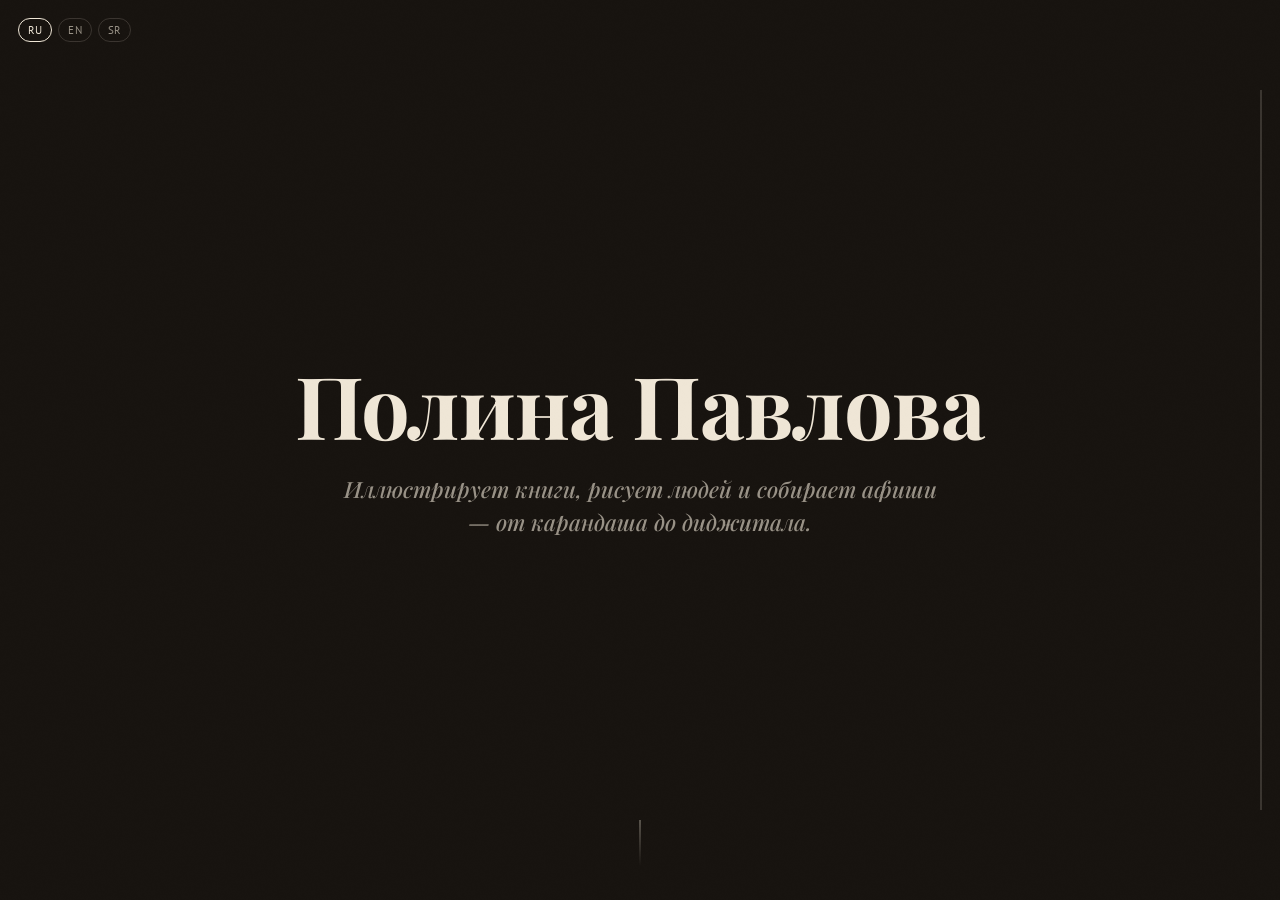
==== portfolio/index.html @ 7521dd4e "initial" ====
<!DOCTYPE html>
<html lang="ru">
<head>
<meta charset="UTF-8">
<meta name="viewport" content="width=device-width, initial-scale=1.0">
<title>Полина Павлова — иллюстрация и графический дизайн</title>
<meta name="description" content="Полина Павлова — иллюстрация, книжные обложки, графический дизайн. Диджитал, акварель, карандаш.">

<link rel="preconnect" href="https://fonts.googleapis.com">
<link rel="preconnect" href="https://fonts.gstatic.com" crossorigin>
<link href="https://fonts.googleapis.com/css2?family=Playfair+Display:ital,wght@0,500;0,700;1,500;1,600&family=PT+Sans:wght@400;700&display=swap" rel="stylesheet">

<link rel="stylesheet" href="styles.css">
</head>
<body>

<div class="grain" aria-hidden="true"></div>
<div class="progress" aria-hidden="true"><span id="progressFill"></span></div>

<div class="lang-switch">
  <button class="lang-btn" data-lang="ru">RU</button>
  <button class="lang-btn" data-lang="en">EN</button>
  <button class="lang-btn" data-lang="sr">SR</button>
</div>

<div class="reel" id="reel">

  <!-- HERO -->
  <section class="beat beat-plain">
    <div class="hero-inner">
      <h1 class="hero-name reveal-load" data-i18n="heroName">Полина Павлова</h1>
      <p class="hero-line reveal-load" data-i18n="heroLine">Иллюстрирует книги, рисует людей и собирает афиши — от карандаша до диджитала.</p>
    </div>
    <div class="scroll-cue" aria-hidden="true"><span></span></div>
  </section>

  <!-- ============ DIGITAL ============ -->
  <section class="beat beat-plain">
    <div class="section-title">
      <h2><em data-i18n="digitalTitle">Диджитал</em></h2>
      <p data-i18n="digitalDesc">Афиши и обложки, собранные под конкретное событие.</p>
    </div>
  </section>

  <section class="beat beat-solo">
    <div class="glow-spot" aria-hidden="true"></div>
    <figure class="frame">
      <img src="images/digital-01-gnezdo-cover.jpg" width="895" height="1400" alt="Обложка комикса «Гнездо»" data-i18n-alt="gnezdo" loading="lazy">
    </figure>
  </section>

  <section class="beat beat-duo">
    <div class="beat-row">
      <div class="glow-spot" aria-hidden="true"></div>
      <figure class="frame">
        <img src="images/digital-02-kapustnik-bw.jpg" width="905" height="1280" alt="Афиша поэтического капустника, чёрно-белая версия" data-i18n-alt="kapustnikBw" loading="lazy">
      </figure>
    </div>
    <div class="beat-row">
      <div class="glow-spot" aria-hidden="true"></div>
      <figure class="frame">
        <img src="images/digital-03-poster-green.jpg" width="904" height="1280" alt="Афиша поэтического капустника, зелёная версия" data-i18n-alt="kapustnikGreen" loading="lazy">
      </figure>
    </div>
  </section>

  <!-- ============ WATERCOLOR ============ -->
  <section class="beat beat-plain">
    <div class="section-title">
      <h2><em data-i18n="watercolorTitle">Акварель</em></h2>
      <p data-i18n="watercolorDesc">Книжные обложки и этюды, в которых цвет несёт сюжет.</p>
    </div>
  </section>

  <section class="beat beat-duo">
    <div class="beat-row">
      <div class="glow-spot" aria-hidden="true"></div>
      <figure class="frame">
        <img src="images/watercolor-01-tomatoes.jpg" width="891" height="1280" alt="Акварельный этюд, помидоры" data-i18n-alt="tomatoes" loading="lazy">
      </figure>
    </div>
    <div class="beat-row">
      <div class="glow-spot" aria-hidden="true"></div>
      <figure class="frame">
        <img src="images/watercolor-02-fish.jpg" width="862" height="1240" alt="Акварельный этюд, рыбы" data-i18n-alt="fish" loading="lazy">
      </figure>
    </div>
  </section>

  <section class="beat beat-solo">
    <div class="glow-spot" aria-hidden="true"></div>
    <figure class="frame">
      <img src="images/watercolor-03-still-life.jpg" width="901" height="1280" alt="Акварельный натюрморт" data-i18n-alt="watercolorStillLife" loading="lazy">
    </figure>
  </section>

  <section class="beat beat-solo">
    <div class="glow-spot" aria-hidden="true"></div>
    <figure class="frame">
      <img src="images/watercolor-04-exit-poster.jpg" width="639" height="905" alt="Афиша фестиваля Exit" data-i18n-alt="exitPoster" loading="lazy">
    </figure>
  </section>

  <section class="beat beat-trio">
    <div class="beat-row">
      <div class="glow-spot" aria-hidden="true"></div>
      <figure class="frame">
        <img src="images/watercolor-05-heart-cover.jpg" width="875" height="616" alt="Обложка книги «Собачье сердце»" data-i18n-alt="heartCover" loading="lazy">
      </figure>
    </div>
    <div class="beat-row">
      <div class="glow-spot" aria-hidden="true"></div>
      <figure class="frame">
        <img src="images/watercolor-06-metamorphosis-cover.jpg" width="870" height="597" alt="Обложка книги «Превращение»" data-i18n-alt="metamorphosisCover" loading="lazy">
      </figure>
    </div>
    <div class="beat-row">
      <div class="glow-spot" aria-hidden="true"></div>
      <figure class="frame">
        <img src="images/watercolor-07-matilda-cover.jpg" width="917" height="640" alt="Обложка книги «Матильда»" data-i18n-alt="matildaCover" loading="lazy">
      </figure>
    </div>
  </section>

  <!-- ============ PENCIL ============ -->
  <section class="beat beat-plain">
    <div class="section-title">
      <h2><em data-i18n="pencilTitle">Карандаш</em></h2>
      <p data-i18n="pencilDesc">Академический рисунок: фигура, портрет, натюрморт с вниманием к форме.</p>
    </div>
  </section>

  <section class="beat beat-solo">
    <div class="glow-spot" aria-hidden="true"></div>
    <figure class="frame">
      <img src="images/pencil-01-still-life.jpg" width="837" height="1176" alt="Карандашный натюрморт" data-i18n-alt="pencilStillLife" loading="lazy">
    </figure>
  </section>

  <section class="beat beat-duo">
    <div class="beat-row">
      <div class="glow-spot" aria-hidden="true"></div>
      <figure class="frame">
        <img src="images/pencil-02-torso-back.jpg" width="839" height="1124" alt="Разрисовка мышц, вид сзади" data-i18n-alt="torsoBack" loading="lazy">
      </figure>
    </div>
    <div class="beat-row">
      <div class="glow-spot" aria-hidden="true"></div>
      <figure class="frame">
        <img src="images/pencil-03-torso-front.jpg" width="863" height="1209" alt="Разрисовка мышц, вид спереди" data-i18n-alt="torsoFront" loading="lazy">
      </figure>
    </div>
  </section>

  <section class="beat beat-duo">
    <div class="beat-row">
      <div class="glow-spot" aria-hidden="true"></div>
      <figure class="frame">
        <img src="images/pencil-04-figure-standing.jpg" width="854" height="1248" alt="Мужская фигура, стоя" data-i18n-alt="figureStanding" loading="lazy">
      </figure>
    </div>
    <div class="beat-row">
      <div class="glow-spot" aria-hidden="true"></div>
      <figure class="frame">
        <img src="images/pencil-05-figure-seated.jpg" width="622" height="932" alt="Мужчина сидит на стуле" data-i18n-alt="figureSeated" loading="lazy">
      </figure>
    </div>
  </section>

  <section class="beat beat-duo">
    <div class="beat-row">
      <div class="glow-spot" aria-hidden="true"></div>
      <figure class="frame">
        <img src="images/pencil-06-houdon.jpg" width="763" height="1076" alt="Гипсовая голова, слепок Гудона" data-i18n-alt="houdon" loading="lazy">
      </figure>
    </div>
    <div class="beat-row">
      <div class="glow-spot" aria-hidden="true"></div>
      <figure class="frame">
        <img src="images/pencil-07-apollo.jpg" width="732" height="1031" alt="Гипсовая голова Аполлона" data-i18n-alt="apollo" loading="lazy">
      </figure>
    </div>
  </section>

  <!-- OUTRO -->
  <section class="beat beat-plain">
    <p class="outro-name" data-i18n="outroName">Полина Павлова</p>
    <p class="outro-line" data-i18n="outroLine">Открыта к заказам на иллюстрацию, обложки и афиши.</p>
    <a class="outro-mail" href="mailto:polina.pavlova.contact@gmail.com">polina.pavlova.contact@gmail.com</a>
  </section>

</div>

<div class="lightbox" id="lightbox" aria-hidden="true">
  <button class="lightbox-close" id="lightboxClose" aria-label="Закрыть">×</button>
  <img id="lightboxImg" src="" alt="">
</div>

<script src="content.js"></script>
<script src="script.js"></script>
</body>
</html>
---- portfolio/styles.css ----
:root{
  --bg: #17130f;
  --ink: #efe6d6;
  --muted: rgba(239,230,214,0.6);
  --line: rgba(239,230,214,0.16);

  --font-display: 'Playfair Display', Georgia, serif;
  --font-ui: 'PT Sans', -apple-system, sans-serif;
}

*{ box-sizing: border-box; }

html, body{
  margin:0;
  height:100%;
  background: var(--bg);
  color: var(--ink);
  font-family: var(--font-ui);
  -webkit-font-smoothing: antialiased;
  overflow: hidden;
}

img{ max-width:100%; display:block; }

/* ============================================
   GRAIN — thin texture over the whole page
   ============================================ */
.grain{
  position: fixed;
  inset: 0;
  background-image: url('images/grain.png');
  background-size: 160px 160px;
  opacity: 0.05;
  mix-blend-mode: overlay;
  pointer-events: none;
  z-index: 20;
}

/* ============================================
   PROGRESS RAIL
   ============================================ */
.progress{
  position: fixed;
  top: 10%;
  right: 18px;
  width: 2px;
  height: 80%;
  background: var(--line);
  z-index: 25;
}
.progress span{
  display:block;
  width:100%;
  height:0%;
  background: var(--ink);
  opacity:.7;
  transition: height .15s linear;
}
@media (max-width: 640px){
  .progress{ right: 10px; }
}

/* ============================================
   LANGUAGE SWITCH
   ============================================ */
.lang-switch{
  position: fixed;
  top: 18px;
  left: 18px;
  z-index: 25;
  display: flex;
  gap: 6px;
}
.lang-btn{
  background: none;
  border: 1px solid var(--line);
  color: var(--muted);
  font-family: var(--font-ui);
  font-size: .7rem;
  letter-spacing: .02em;
  padding: 4px 9px;
  border-radius: 20px;
  cursor: pointer;
  transition: color .2s ease, border-color .2s ease;
}
.lang-btn.is-active{
  color: var(--ink);
  border-color: var(--ink);
}

/* ============================================
   REEL — the vertical scroll-snap track.
   Every direct child is exactly one screen.
   ============================================ */
.reel{
  height: 100svh;
  overflow-y: scroll;
  scroll-snap-type: y mandatory;
  scrollbar-width: none;
}
.reel::-webkit-scrollbar{ display:none; }

.beat{
  position: relative;
  height: 100svh;
  scroll-snap-align: start;
  scroll-snap-stop: always;
  overflow: hidden;
  display: flex;
  align-items: center;
  justify-content: center;
}

/* ---- plain beats: hero / section titles / outro, no artwork ---- */
.beat-plain{
  flex-direction: column;
  text-align: center;
  padding: 24px;
}

.hero-inner{ max-width: 720px; }
.hero-name{
  font-family: var(--font-display);
  font-weight: 700;
  font-size: clamp(2.6rem, 9vw, 5.4rem);
  line-height: 1.05;
  margin: 0 0 22px;
  letter-spacing: -0.01em;
}
.hero-line{
  font-family: var(--font-display);
  font-style: italic;
  font-weight: 500;
  font-size: clamp(1.05rem, 2.4vw, 1.4rem);
  color: var(--muted);
  max-width: 46ch;
  margin: 0 auto;
  line-height: 1.5;
}
.reveal-load{
  opacity: 0;
  transform: translateY(18px);
  animation: rise 1s cubic-bezier(.2,.7,.3,1) forwards;
}
.hero-line.reveal-load{ animation-delay: .35s; }
@keyframes rise{ to{ opacity:1; transform: translateY(0); } }

.scroll-cue{ position:absolute; bottom:34px; left:50%; transform:translateX(-50%); }
.scroll-cue span{
  display:block; width:1px; height:46px;
  background: linear-gradient(var(--muted), transparent);
  animation: cue 2.2s ease-in-out infinite;
}
@keyframes cue{
  0%{ transform: scaleY(0); transform-origin: top; opacity:0; }
  40%{ transform: scaleY(1); transform-origin: top; opacity:1; }
  100%{ transform: scaleY(1); transform-origin: bottom; opacity:0; }
}

.section-title h2{
  font-family: var(--font-display);
  font-style: italic;
  font-weight: 600;
  font-size: clamp(2.2rem, 7vw, 4rem);
  margin: 0 0 16px;
}
.section-title p{
  color: var(--muted);
  font-size: clamp(.95rem, 2vw, 1.1rem);
  max-width: 40ch;
  margin: 0 auto;
  line-height: 1.55;
}

.outro-name{
  font-family: var(--font-display);
  font-weight: 700;
  font-size: clamp(1.4rem, 3vw, 1.8rem);
  margin: 0 0 10px;
}
.outro-line{ color: var(--muted); margin: 0 0 14px; }
.outro-mail{
  color: var(--ink);
  text-decoration: none;
  font-family: var(--font-display);
  font-style: italic;
  font-size: clamp(1.1rem, 2.6vw, 1.5rem);
  border-bottom: 1px solid var(--line);
  padding-bottom: 4px;
}
.outro-mail:hover{ border-color: var(--ink); }

/* ============================================
   ARTWORK BEATS — the picture is its own set.
   Each cell (solo section / beat-row) gets a flat
   background colour sampled from its own image (set
   inline by script.js), plus a soft blurred glow-spot
   in that same colour behind the frame.
   .frame img is never cropped — full image, real
   proportions, only ever scaled down uniformly.
   ============================================ */
.beat-solo,
.beat-row{
  transition: background-color .6s ease;
}

.glow-spot{
  position: absolute;
  left: 50%;
  top: 50%;
  width: 60vmin;
  height: 60vmin;
  transform: translate(-50%, -50%);
  border-radius: 50%;
  filter: blur(70px);
  opacity: .55;
  background: var(--bg);
  pointer-events: none;
  z-index: 0;
}

.frame{
  position: relative;
  z-index: 2;
  margin: 0;
  max-width: 84vw;
  max-height: 78svh;
  opacity: 0;
  transform: scale(.96);
  transition: opacity .7s ease, transform .7s ease;
}
.beat.is-active .frame{ opacity:1; transform: scale(1); }

.frame img{
  max-width: 84vw;
  max-height: 78svh;
  width: auto;
  height: auto;
  border-radius: 16px;
  box-shadow: 0 30px 70px rgba(0,0,0,.5);
  cursor: zoom-in;
}

/* ---- stacked beats: 2 or 3 works, one on top of another,
   full width, sharing one screen. Each row's own background
   is a gradient (set by script.js) that already blends into
   its neighbours at the exact matching colour — no separate
   seam element, so there is no hard edge to see. ---- */
.beat-duo,
.beat-trio{
  flex-direction: column;
  padding: 0;
}
.beat-duo > .beat-row,
.beat-trio > .beat-row{
  position: relative;
  flex: 1;
  width: 100%;
  display: flex;
  align-items: center;
  justify-content: center;
  overflow: hidden;
}

.beat-duo .frame,
.beat-duo .frame img{
  max-width: 88vw;
  max-height: 44svh;
}
.beat-trio .frame,
.beat-trio .frame img{
  max-width: 74vw;
  max-height: 29svh;
}

@media (prefers-reduced-motion: reduce){
  .frame{ transition: opacity .3s ease; transform:none !important; }
  .reveal-load{ animation: none; opacity:1; transform:none; }
  .scroll-cue span{ animation:none; opacity:.5; }
}

/* ============================================
   LIGHTBOX
   ============================================ */
.lightbox{
  position: fixed; inset: 0; z-index: 50;
  background: rgba(8,7,6,0.96);
  display: flex; align-items: center; justify-content: center;
  padding: 5vh 5vw;
  opacity: 0; visibility: hidden;
  transition: opacity .3s ease;
}
.lightbox.is-open{ opacity:1; visibility: visible; }
.lightbox img{ max-width:100%; max-height:90svh; width:auto; box-shadow: 0 20px 60px rgba(0,0,0,.5); }
.lightbox-close{
  position: absolute; top: 20px; right: 24px;
  background: none; border: none; color: var(--ink);
  font-size: 2.2rem; line-height: 1; cursor: pointer;
  font-family: var(--font-ui); opacity: .8;
}
.lightbox-close:hover{ opacity: 1; }

a:focus-visible, button:focus-visible{
  outline: 1px solid var(--ink);
  outline-offset: 3px;
}
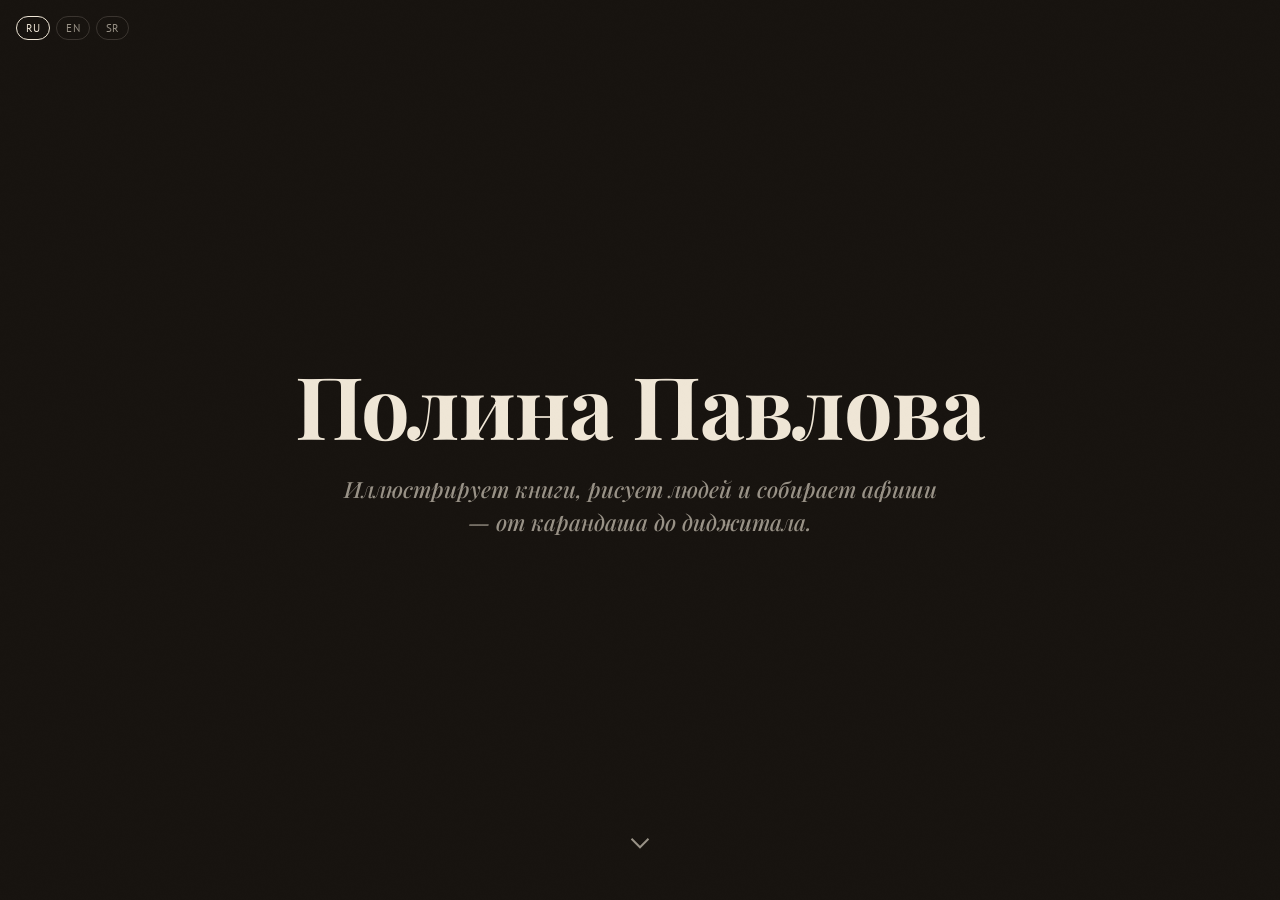
==== commit f329c348: "carousel wip" ====
--- a/portfolio/index.html
+++ b/portfolio/index.html
@@ -15,7 +15,6 @@
 <body>
 
 <div class="grain" aria-hidden="true"></div>
-<div class="progress" aria-hidden="true"><span id="progressFill"></span></div>
 
 <div class="lang-switch">
   <button class="lang-btn" data-lang="ru">RU</button>
@@ -23,170 +22,82 @@
   <button class="lang-btn" data-lang="sr">SR</button>
 </div>
 
-<div class="reel" id="reel">
+<div class="stage" id="stage">
 
-  <!-- HERO -->
-  <section class="beat beat-plain">
-    <div class="hero-inner">
-      <h1 class="hero-name reveal-load" data-i18n="heroName">Полина Павлова</h1>
-      <p class="hero-line reveal-load" data-i18n="heroLine">Иллюстрирует книги, рисует людей и собирает афиши — от карандаша до диджитала.</p>
-    </div>
-    <div class="scroll-cue" aria-hidden="true"><span></span></div>
+  <!-- STATE 1: hero -->
+  <section class="hero-view" id="heroView">
+    <h1 class="hero-name" data-i18n="heroName">Полина Павлова</h1>
+    <p class="hero-line" data-i18n="heroLine">Иллюстрирует книги, рисует людей и собирает афиши — от карандаша до диджитала.</p>
+    <button class="scroll-cue" id="scrollCue" aria-label="Листать"><span class="chevron"></span></button>
   </section>
 
-  <!-- ============ DIGITAL ============ -->
-  <section class="beat beat-plain">
-    <div class="section-title">
-      <h2><em data-i18n="digitalTitle">Диджитал</em></h2>
-      <p data-i18n="digitalDesc">Афиши и обложки, собранные под конкретное событие.</p>
+  <!-- STATE 2: carousel -->
+  <section class="carousel-view" id="carouselView">
+    <header class="compact-bar">
+      <p class="name" data-i18n="heroName">Полина Павлова</p>
+      <p class="line" data-i18n="heroLine">Иллюстрирует книги, рисует людей и собирает афиши — от карандаша до диджитала.</p>
+    </header>
+
+    <div class="carousel-stage">
+      <div class="carousel-track" id="track">
+
+        <div class="carousel-item" data-chapter-key="digitalTitle" data-alt-key="gnezdo">
+          <img src="images/digital-01-gnezdo-cover.jpg" width="895" height="1400" alt="Обложка комикса «Гнездо»" data-i18n-alt="gnezdo" loading="lazy">
+        </div>
+        <div class="carousel-item" data-chapter-key="digitalTitle" data-alt-key="kapustnikBw">
+          <img src="images/digital-02-kapustnik-bw.jpg" width="905" height="1280" alt="Афиша поэтического капустника, чёрно-белая версия" data-i18n-alt="kapustnikBw" loading="lazy">
+        </div>
+        <div class="carousel-item" data-chapter-key="digitalTitle" data-alt-key="kapustnikGreen">
+          <img src="images/digital-03-poster-green.jpg" width="904" height="1280" alt="Афиша поэтического капустника, зелёная версия" data-i18n-alt="kapustnikGreen" loading="lazy">
+        </div>
+
+        <div class="carousel-item" data-chapter-key="watercolorTitle" data-alt-key="tomatoes">
+          <img src="images/watercolor-01-tomatoes.jpg" width="891" height="1280" alt="Акварельный этюд, помидоры" data-i18n-alt="tomatoes" loading="lazy">
+        </div>
+        <div class="carousel-item" data-chapter-key="watercolorTitle" data-alt-key="fish">
+          <img src="images/watercolor-02-fish.jpg" width="862" height="1240" alt="Акварельный этюд, рыбы" data-i18n-alt="fish" loading="lazy">
+        </div>
+        <div class="carousel-item" data-chapter-key="watercolorTitle" data-alt-key="watercolorStillLife">
+          <img src="images/watercolor-03-still-life.jpg" width="901" height="1280" alt="Акварельный натюрморт" data-i18n-alt="watercolorStillLife" loading="lazy">
+        </div>
+        <div class="carousel-item" data-chapter-key="watercolorTitle" data-alt-key="exitPoster">
+          <img src="images/watercolor-04-exit-poster.jpg" width="639" height="905" alt="Афиша фестиваля Exit" data-i18n-alt="exitPoster" loading="lazy">
+        </div>
+        <div class="carousel-item" data-chapter-key="watercolorTitle" data-alt-key="heartCover">
+          <img src="images/watercolor-05-heart-cover.jpg" width="875" height="616" alt="Обложка книги «Собачье сердце»" data-i18n-alt="heartCover" loading="lazy">
+        </div>
+        <div class="carousel-item" data-chapter-key="watercolorTitle" data-alt-key="metamorphosisCover">
+          <img src="images/watercolor-06-metamorphosis-cover.jpg" width="870" height="597" alt="Обложка книги «Превращение»" data-i18n-alt="metamorphosisCover" loading="lazy">
+        </div>
+        <div class="carousel-item" data-chapter-key="watercolorTitle" data-alt-key="matildaCover">
+          <img src="images/watercolor-07-matilda-cover.jpg" width="917" height="640" alt="Обложка книги «Матильда»" data-i18n-alt="matildaCover" loading="lazy">
+        </div>
+
+        <div class="carousel-item" data-chapter-key="pencilTitle" data-alt-key="pencilStillLife">
+          <img src="images/pencil-01-still-life.jpg" width="837" height="1176" alt="Карандашный натюрморт" data-i18n-alt="pencilStillLife" loading="lazy">
+        </div>
+        <div class="carousel-item" data-chapter-key="pencilTitle" data-alt-key="torsoBack">
+          <img src="images/pencil-02-torso-back.jpg" width="839" height="1124" alt="Разрисовка мышц, вид сзади" data-i18n-alt="torsoBack" loading="lazy">
+        </div>
+        <div class="carousel-item" data-chapter-key="pencilTitle" data-alt-key="torsoFront">
+          <img src="images/pencil-03-torso-front.jpg" width="863" height="1209" alt="Разрисовка мышц, вид спереди" data-i18n-alt="torsoFront" loading="lazy">
+        </div>
+        <div class="carousel-item" data-chapter-key="pencilTitle" data-alt-key="figureStanding">
+          <img src="images/pencil-04-figure-standing.jpg" width="854" height="1248" alt="Мужская фигура, стоя" data-i18n-alt="figureStanding" loading="lazy">
+        </div>
+        <div class="carousel-item" data-chapter-key="pencilTitle" data-alt-key="figureSeated">
+          <img src="images/pencil-05-figure-seated.jpg" width="622" height="932" alt="Мужчина сидит на стуле" data-i18n-alt="figureSeated" loading="lazy">
+        </div>
+        <div class="carousel-item" data-chapter-key="pencilTitle" data-alt-key="houdon">
+          <img src="images/pencil-06-houdon.jpg" width="763" height="1076" alt="Гипсовая голова, слепок Гудона" data-i18n-alt="houdon" loading="lazy">
+        </div>
+        <div class="carousel-item" data-chapter-key="pencilTitle" data-alt-key="apollo">
+          <img src="images/pencil-07-apollo.jpg" width="732" height="1031" alt="Гипсовая голова Аполлона" data-i18n-alt="apollo" loading="lazy">
+        </div>
+
+      </div>
+      <p class="caption" id="caption" aria-hidden="true"></p>
     </div>
-  </section>
-
-  <section class="beat beat-solo">
-    <div class="glow-spot" aria-hidden="true"></div>
-    <figure class="frame">
-      <img src="images/digital-01-gnezdo-cover.jpg" width="895" height="1400" alt="Обложка комикса «Гнездо»" data-i18n-alt="gnezdo" loading="lazy">
-    </figure>
-  </section>
-
-  <section class="beat beat-duo">
-    <div class="beat-row">
-      <div class="glow-spot" aria-hidden="true"></div>
-      <figure class="frame">
-        <img src="images/digital-02-kapustnik-bw.jpg" width="905" height="1280" alt="Афиша поэтического капустника, чёрно-белая версия" data-i18n-alt="kapustnikBw" loading="lazy">
-      </figure>
-    </div>
-    <div class="beat-row">
-      <div class="glow-spot" aria-hidden="true"></div>
-      <figure class="frame">
-        <img src="images/digital-03-poster-green.jpg" width="904" height="1280" alt="Афиша поэтического капустника, зелёная версия" data-i18n-alt="kapustnikGreen" loading="lazy">
-      </figure>
-    </div>
-  </section>
-
-  <!-- ============ WATERCOLOR ============ -->
-  <section class="beat beat-plain">
-    <div class="section-title">
-      <h2><em data-i18n="watercolorTitle">Акварель</em></h2>
-      <p data-i18n="watercolorDesc">Книжные обложки и этюды, в которых цвет несёт сюжет.</p>
-    </div>
-  </section>
-
-  <section class="beat beat-duo">
-    <div class="beat-row">
-      <div class="glow-spot" aria-hidden="true"></div>
-      <figure class="frame">
-        <img src="images/watercolor-01-tomatoes.jpg" width="891" height="1280" alt="Акварельный этюд, помидоры" data-i18n-alt="tomatoes" loading="lazy">
-      </figure>
-    </div>
-    <div class="beat-row">
-      <div class="glow-spot" aria-hidden="true"></div>
-      <figure class="frame">
-        <img src="images/watercolor-02-fish.jpg" width="862" height="1240" alt="Акварельный этюд, рыбы" data-i18n-alt="fish" loading="lazy">
-      </figure>
-    </div>
-  </section>
-
-  <section class="beat beat-solo">
-    <div class="glow-spot" aria-hidden="true"></div>
-    <figure class="frame">
-      <img src="images/watercolor-03-still-life.jpg" width="901" height="1280" alt="Акварельный натюрморт" data-i18n-alt="watercolorStillLife" loading="lazy">
-    </figure>
-  </section>
-
-  <section class="beat beat-solo">
-    <div class="glow-spot" aria-hidden="true"></div>
-    <figure class="frame">
-      <img src="images/watercolor-04-exit-poster.jpg" width="639" height="905" alt="Афиша фестиваля Exit" data-i18n-alt="exitPoster" loading="lazy">
-    </figure>
-  </section>
-
-  <section class="beat beat-trio">
-    <div class="beat-row">
-      <div class="glow-spot" aria-hidden="true"></div>
-      <figure class="frame">
-        <img src="images/watercolor-05-heart-cover.jpg" width="875" height="616" alt="Обложка книги «Собачье сердце»" data-i18n-alt="heartCover" loading="lazy">
-      </figure>
-    </div>
-    <div class="beat-row">
-      <div class="glow-spot" aria-hidden="true"></div>
-      <figure class="frame">
-        <img src="images/watercolor-06-metamorphosis-cover.jpg" width="870" height="597" alt="Обложка книги «Превращение»" data-i18n-alt="metamorphosisCover" loading="lazy">
-      </figure>
-    </div>
-    <div class="beat-row">
-      <div class="glow-spot" aria-hidden="true"></div>
-      <figure class="frame">
-        <img src="images/watercolor-07-matilda-cover.jpg" width="917" height="640" alt="Обложка книги «Матильда»" data-i18n-alt="matildaCover" loading="lazy">
-      </figure>
-    </div>
-  </section>
-
-  <!-- ============ PENCIL ============ -->
-  <section class="beat beat-plain">
-    <div class="section-title">
-      <h2><em data-i18n="pencilTitle">Карандаш</em></h2>
-      <p data-i18n="pencilDesc">Академический рисунок: фигура, портрет, натюрморт с вниманием к форме.</p>
-    </div>
-  </section>
-
-  <section class="beat beat-solo">
-    <div class="glow-spot" aria-hidden="true"></div>
-    <figure class="frame">
-      <img src="images/pencil-01-still-life.jpg" width="837" height="1176" alt="Карандашный натюрморт" data-i18n-alt="pencilStillLife" loading="lazy">
-    </figure>
-  </section>
-
-  <section class="beat beat-duo">
-    <div class="beat-row">
-      <div class="glow-spot" aria-hidden="true"></div>
-      <figure class="frame">
-        <img src="images/pencil-02-torso-back.jpg" width="839" height="1124" alt="Разрисовка мышц, вид сзади" data-i18n-alt="torsoBack" loading="lazy">
-      </figure>
-    </div>
-    <div class="beat-row">
-      <div class="glow-spot" aria-hidden="true"></div>
-      <figure class="frame">
-        <img src="images/pencil-03-torso-front.jpg" width="863" height="1209" alt="Разрисовка мышц, вид спереди" data-i18n-alt="torsoFront" loading="lazy">
-      </figure>
-    </div>
-  </section>
-
-  <section class="beat beat-duo">
-    <div class="beat-row">
-      <div class="glow-spot" aria-hidden="true"></div>
-      <figure class="frame">
-        <img src="images/pencil-04-figure-standing.jpg" width="854" height="1248" alt="Мужская фигура, стоя" data-i18n-alt="figureStanding" loading="lazy">
-      </figure>
-    </div>
-    <div class="beat-row">
-      <div class="glow-spot" aria-hidden="true"></div>
-      <figure class="frame">
-        <img src="images/pencil-05-figure-seated.jpg" width="622" height="932" alt="Мужчина сидит на стуле" data-i18n-alt="figureSeated" loading="lazy">
-      </figure>
-    </div>
-  </section>
-
-  <section class="beat beat-duo">
-    <div class="beat-row">
-      <div class="glow-spot" aria-hidden="true"></div>
-      <figure class="frame">
-        <img src="images/pencil-06-houdon.jpg" width="763" height="1076" alt="Гипсовая голова, слепок Гудона" data-i18n-alt="houdon" loading="lazy">
-      </figure>
-    </div>
-    <div class="beat-row">
-      <div class="glow-spot" aria-hidden="true"></div>
-      <figure class="frame">
-        <img src="images/pencil-07-apollo.jpg" width="732" height="1031" alt="Гипсовая голова Аполлона" data-i18n-alt="apollo" loading="lazy">
-      </figure>
-    </div>
-  </section>
-
-  <!-- OUTRO -->
-  <section class="beat beat-plain">
-    <p class="outro-name" data-i18n="outroName">Полина Павлова</p>
-    <p class="outro-line" data-i18n="outroLine">Открыта к заказам на иллюстрацию, обложки и афиши.</p>
-    <a class="outro-mail" href="mailto:polina.pavlova.contact@gmail.com">polina.pavlova.contact@gmail.com</a>
   </section>
 
 </div>
--- a/portfolio/styles.css
+++ b/portfolio/styles.css
@@ -11,19 +11,19 @@
 *{ box-sizing: border-box; }
 
 html, body{
-  margin:0;
-  height:100%;
+  margin: 0;
+  height: 100%;
   background: var(--bg);
   color: var(--ink);
   font-family: var(--font-ui);
   -webkit-font-smoothing: antialiased;
-  overflow: hidden;
+  overflow: hidden; /* single-screen app, not a document to scroll */
 }
 
 img{ max-width:100%; display:block; }
 
 /* ============================================
-   GRAIN — thin texture over the whole page
+   GRAIN
    ============================================ */
 .grain{
   position: fixed;
@@ -37,37 +37,13 @@
 }
 
 /* ============================================
-   PROGRESS RAIL
-   ============================================ */
-.progress{
-  position: fixed;
-  top: 10%;
-  right: 18px;
-  width: 2px;
-  height: 80%;
-  background: var(--line);
-  z-index: 25;
-}
-.progress span{
-  display:block;
-  width:100%;
-  height:0%;
-  background: var(--ink);
-  opacity:.7;
-  transition: height .15s linear;
-}
-@media (max-width: 640px){
-  .progress{ right: 10px; }
-}
-
-/* ============================================
    LANGUAGE SWITCH
    ============================================ */
 .lang-switch{
   position: fixed;
-  top: 18px;
-  left: 18px;
-  z-index: 25;
+  top: 16px;
+  left: 16px;
+  z-index: 35;
   display: flex;
   gap: 6px;
 }
@@ -83,42 +59,39 @@
   cursor: pointer;
   transition: color .2s ease, border-color .2s ease;
 }
-.lang-btn.is-active{
-  color: var(--ink);
-  border-color: var(--ink);
-}
-
-/* ============================================
-   REEL — the vertical scroll-snap track.
-   Every direct child is exactly one screen.
-   ============================================ */
-.reel{
-  height: 100svh;
-  overflow-y: scroll;
-  scroll-snap-type: y mandatory;
-  scrollbar-width: none;
-}
-.reel::-webkit-scrollbar{ display:none; }
-
-.beat{
+.lang-btn.is-active{ color: var(--ink); border-color: var(--ink); }
+
+/* ============================================
+   STAGE — two states occupying the same screen:
+   hero-view (state 1) and carousel-view (state 2).
+   A single scroll/swipe/click gesture crossfades
+   from one to the other, once.
+   ============================================ */
+.stage{
   position: relative;
   height: 100svh;
-  scroll-snap-align: start;
-  scroll-snap-stop: always;
+  width: 100vw;
   overflow: hidden;
-  display: flex;
+}
+
+/* ---- state 1: hero ---- */
+.hero-view{
+  position: absolute;
+  inset: 0;
+  display: flex;
+  flex-direction: column;
   align-items: center;
   justify-content: center;
-}
-
-/* ---- plain beats: hero / section titles / outro, no artwork ---- */
-.beat-plain{
-  flex-direction: column;
   text-align: center;
   padding: 24px;
-}
-
-.hero-inner{ max-width: 720px; }
+  transition: opacity .7s ease, transform .7s cubic-bezier(.3,.7,.2,1);
+}
+.hero-view.is-leaving{
+  opacity: 0;
+  transform: translateY(-70px) scale(.92);
+  pointer-events: none;
+}
+
 .hero-name{
   font-family: var(--font-display);
   font-weight: 700;
@@ -126,6 +99,9 @@
   line-height: 1.05;
   margin: 0 0 22px;
   letter-spacing: -0.01em;
+  opacity: 0;
+  transform: translateY(18px);
+  animation: rise 1s cubic-bezier(.2,.7,.3,1) forwards;
 }
 .hero-line{
   font-family: var(--font-display);
@@ -136,147 +112,140 @@
   max-width: 46ch;
   margin: 0 auto;
   line-height: 1.5;
-}
-.reveal-load{
   opacity: 0;
   transform: translateY(18px);
   animation: rise 1s cubic-bezier(.2,.7,.3,1) forwards;
-}
-.hero-line.reveal-load{ animation-delay: .35s; }
+  animation-delay: .35s;
+}
 @keyframes rise{ to{ opacity:1; transform: translateY(0); } }
 
-.scroll-cue{ position:absolute; bottom:34px; left:50%; transform:translateX(-50%); }
-.scroll-cue span{
-  display:block; width:1px; height:46px;
-  background: linear-gradient(var(--muted), transparent);
-  animation: cue 2.2s ease-in-out infinite;
-}
-@keyframes cue{
-  0%{ transform: scaleY(0); transform-origin: top; opacity:0; }
-  40%{ transform: scaleY(1); transform-origin: top; opacity:1; }
-  100%{ transform: scaleY(1); transform-origin: bottom; opacity:0; }
-}
-
-.section-title h2{
+.scroll-cue{
+  position: absolute;
+  bottom: 40px;
+  left: 50%;
+  transform: translateX(-50%);
+  background: none;
+  border: none;
+  cursor: pointer;
+  padding: 14px;
+  animation: bob 2s ease-in-out infinite;
+}
+.scroll-cue .chevron{
+  display: block;
+  width: 13px;
+  height: 13px;
+  border-right: 2px solid var(--muted);
+  border-bottom: 2px solid var(--muted);
+  transform: rotate(45deg);
+}
+@keyframes bob{
+  0%, 100%{ transform: translate(-50%, 0); }
+  50%{ transform: translate(-50%, 9px); }
+}
+
+/* ---- state 2: carousel ---- */
+.carousel-view{
+  position: absolute;
+  inset: 0;
+  display: flex;
+  flex-direction: column;
+  opacity: 0;
+  transform: translateY(26px);
+  pointer-events: none;
+  transition: opacity .9s ease .15s, transform .9s cubic-bezier(.2,.7,.2,1) .15s;
+}
+.carousel-view.is-active{
+  opacity: 1;
+  transform: translateY(0);
+  pointer-events: auto;
+}
+
+.compact-bar{
+  padding: 16px 60px 6px;
+  text-align: center;
+}
+.compact-bar .name{
+  font-family: var(--font-display);
+  font-weight: 700;
+  font-size: 1.05rem;
+  margin: 0;
+}
+.compact-bar .line{
   font-family: var(--font-display);
   font-style: italic;
-  font-weight: 600;
-  font-size: clamp(2.2rem, 7vw, 4rem);
-  margin: 0 0 16px;
-}
-.section-title p{
-  color: var(--muted);
-  font-size: clamp(.95rem, 2vw, 1.1rem);
-  max-width: 40ch;
-  margin: 0 auto;
-  line-height: 1.55;
-}
-
-.outro-name{
-  font-family: var(--font-display);
-  font-weight: 700;
-  font-size: clamp(1.4rem, 3vw, 1.8rem);
-  margin: 0 0 10px;
-}
-.outro-line{ color: var(--muted); margin: 0 0 14px; }
-.outro-mail{
-  color: var(--ink);
-  text-decoration: none;
-  font-family: var(--font-display);
-  font-style: italic;
-  font-size: clamp(1.1rem, 2.6vw, 1.5rem);
-  border-bottom: 1px solid var(--line);
-  padding-bottom: 4px;
-}
-.outro-mail:hover{ border-color: var(--ink); }
-
-/* ============================================
-   ARTWORK BEATS — the picture is its own set.
-   Each cell (solo section / beat-row) gets a flat
-   background colour sampled from its own image (set
-   inline by script.js), plus a soft blurred glow-spot
-   in that same colour behind the frame.
-   .frame img is never cropped — full image, real
-   proportions, only ever scaled down uniformly.
-   ============================================ */
-.beat-solo,
-.beat-row{
-  transition: background-color .6s ease;
-}
-
-.glow-spot{
-  position: absolute;
-  left: 50%;
-  top: 50%;
-  width: 60vmin;
-  height: 60vmin;
-  transform: translate(-50%, -50%);
-  border-radius: 50%;
-  filter: blur(70px);
-  opacity: .55;
-  background: var(--bg);
-  pointer-events: none;
-  z-index: 0;
-}
-
-.frame{
+  font-size: .76rem;
+  color: var(--muted);
+  margin: 2px 0 0;
+}
+
+/* ---- the carousel itself: real 3D via perspective +
+   translateZ (not a fake scale trick), so side cards
+   genuinely recede instead of just shrinking flat. ---- */
+.carousel-stage{
   position: relative;
-  z-index: 2;
-  margin: 0;
-  max-width: 84vw;
-  max-height: 78svh;
-  opacity: 0;
-  transform: scale(.96);
-  transition: opacity .7s ease, transform .7s ease;
-}
-.beat.is-active .frame{ opacity:1; transform: scale(1); }
-
-.frame img{
-  max-width: 84vw;
-  max-height: 78svh;
+  flex: 1;
+  perspective: 1400px;
+  perspective-origin: 50% 50%;
+}
+
+.carousel-track{
+  position: absolute;
+  inset: 0;
+  display: flex;
+  align-items: center;
+  overflow-x: auto;
+  overflow-y: hidden;
+  scroll-snap-type: x mandatory;
+  scrollbar-width: none;
+  padding-inline: 23vw;
+}
+.carousel-track::-webkit-scrollbar{ display: none; }
+
+.carousel-item{
+  flex: 0 0 54vw;
+  margin-right: -8vw; /* slight overlap — a fanned deck, not a flat ribbon */
+  scroll-snap-align: center;
+  scroll-snap-stop: always;
+  display: flex;
+  align-items: center;
+  justify-content: center;
+  will-change: transform, opacity, filter;
+}
+
+.carousel-item img{
+  max-width: 100%;
+  max-height: 58svh;
   width: auto;
   height: auto;
   border-radius: 16px;
-  box-shadow: 0 30px 70px rgba(0,0,0,.5);
+  box-shadow: 0 30px 70px rgba(0,0,0,.55);
   cursor: zoom-in;
-}
-
-/* ---- stacked beats: 2 or 3 works, one on top of another,
-   full width, sharing one screen. Each row's own background
-   is a gradient (set by script.js) that already blends into
-   its neighbours at the exact matching colour — no separate
-   seam element, so there is no hard edge to see. ---- */
-.beat-duo,
-.beat-trio{
-  flex-direction: column;
-  padding: 0;
-}
-.beat-duo > .beat-row,
-.beat-trio > .beat-row{
-  position: relative;
-  flex: 1;
-  width: 100%;
-  display: flex;
-  align-items: center;
-  justify-content: center;
+  display: block;
+}
+
+.caption{
+  position: absolute;
+  left: 50%;
+  bottom: 8px;
+  transform: translateX(-50%);
+  margin: 0;
+  padding: 7px 16px;
+  font-size: .82rem;
+  color: var(--muted);
+  white-space: nowrap;
+  max-width: 92vw;
   overflow: hidden;
-}
-
-.beat-duo .frame,
-.beat-duo .frame img{
-  max-width: 88vw;
-  max-height: 44svh;
-}
-.beat-trio .frame,
-.beat-trio .frame img{
-  max-width: 74vw;
-  max-height: 29svh;
-}
+  text-overflow: ellipsis;
+  opacity: 0;
+  transition: opacity .45s ease;
+  pointer-events: none;
+}
+.caption.is-visible{ opacity: 1; }
 
 @media (prefers-reduced-motion: reduce){
-  .frame{ transition: opacity .3s ease; transform:none !important; }
-  .reveal-load{ animation: none; opacity:1; transform:none; }
-  .scroll-cue span{ animation:none; opacity:.5; }
+  .hero-name, .hero-line{ animation: none; opacity:1; transform:none; }
+  .scroll-cue{ animation: none; }
+  .hero-view, .carousel-view{ transition: opacity .3s ease; }
 }
 
 /* ============================================
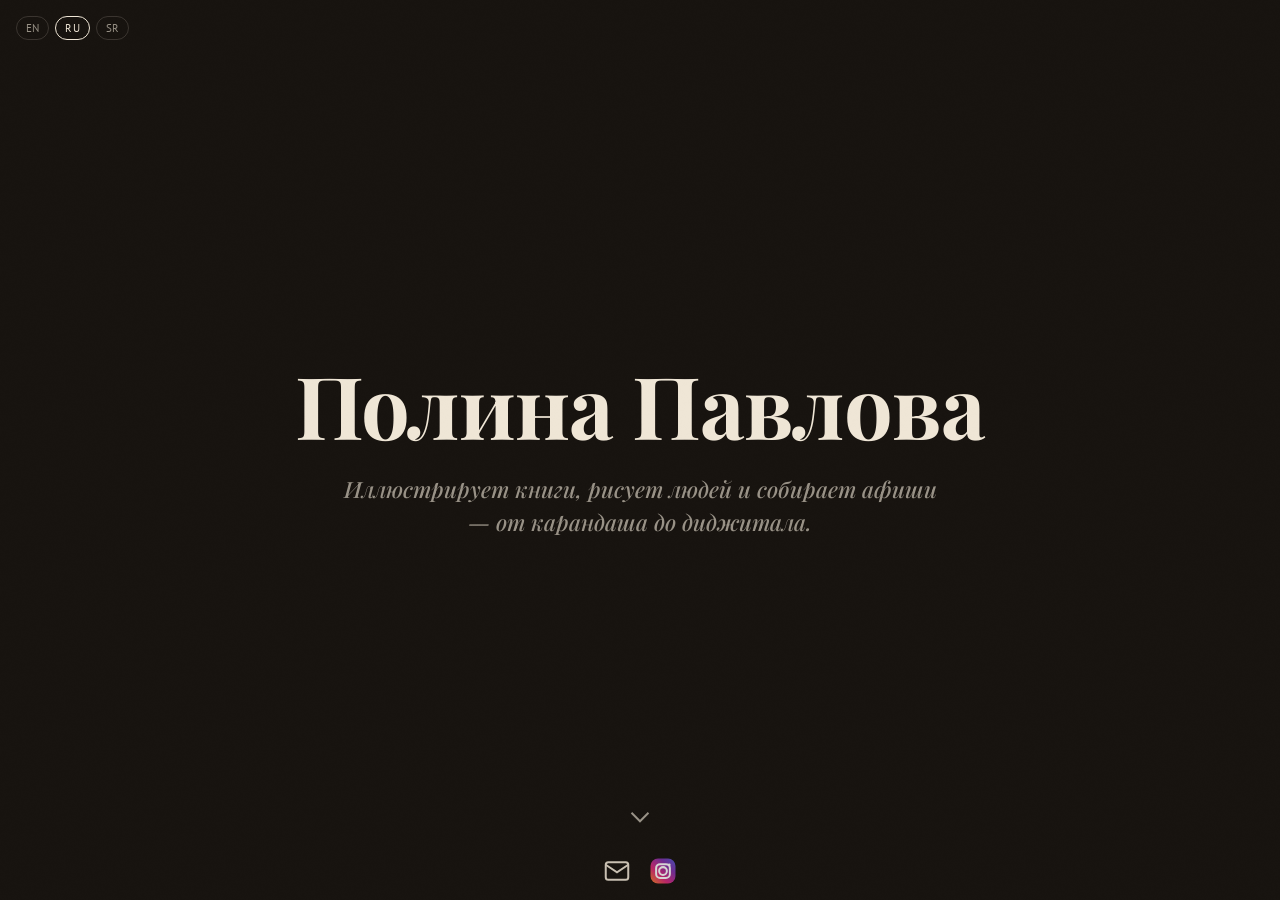
==== commit f94870fb: "wip" ====
--- a/portfolio/index.html
+++ b/portfolio/index.html
@@ -1,5 +1,5 @@
 <!DOCTYPE html>
-<html lang="ru">
+<html lang="en">
 <head>
 <meta charset="UTF-8">
 <meta name="viewport" content="width=device-width, initial-scale=1.0">
@@ -17,81 +17,106 @@
 <div class="grain" aria-hidden="true"></div>
 
 <div class="lang-switch">
+  <button class="lang-btn" data-lang="en">EN</button>
   <button class="lang-btn" data-lang="ru">RU</button>
-  <button class="lang-btn" data-lang="en">EN</button>
   <button class="lang-btn" data-lang="sr">SR</button>
+</div>
+
+<div class="social-bar">
+  <a href="mailto:polina.pavlova.contact@gmail.com" aria-label="Email" title="polina.pavlova.contact@gmail.com">
+    <svg viewBox="0 0 24 24" fill="none" stroke="currentColor" stroke-width="1.6">
+      <rect x="3" y="5" width="18" height="14" rx="2"/>
+      <path d="M3 7l9 6 9-6"/>
+    </svg>
+  </a>
+  <a href="https://instagram.com/polindrous" target="_blank" rel="noopener noreferrer" aria-label="Instagram" title="@polindrous">
+    <svg viewBox="0 0 24 24">
+      <defs>
+        <linearGradient id="igGrad" x1="0" y1="1" x2="1" y2="0">
+          <stop offset="0%" stop-color="#f58529"/>
+          <stop offset="35%" stop-color="#dd2a7b"/>
+          <stop offset="70%" stop-color="#8134af"/>
+          <stop offset="100%" stop-color="#515bd4"/>
+        </linearGradient>
+      </defs>
+      <rect x="2" y="2" width="20" height="20" rx="6" fill="url(#igGrad)"/>
+      <rect x="6.5" y="6.5" width="11" height="11" rx="3.2" fill="none" stroke="#fff" stroke-width="1.6"/>
+      <circle cx="12" cy="12" r="3.1" fill="none" stroke="#fff" stroke-width="1.6"/>
+      <circle cx="17" cy="7" r="1.1" fill="#fff"/>
+    </svg>
+  </a>
 </div>
 
 <div class="stage" id="stage">
 
   <!-- STATE 1: hero -->
   <section class="hero-view" id="heroView">
-    <h1 class="hero-name" data-i18n="heroName">Полина Павлова</h1>
-    <p class="hero-line" data-i18n="heroLine">Иллюстрирует книги, рисует людей и собирает афиши — от карандаша до диджитала.</p>
+    <h1 class="hero-name" data-i18n="heroName">Polina Pavlova</h1>
+    <p class="hero-line" data-i18n="heroLine">Illustrates books, draws people, and designs posters — from pencil to digital.</p>
     <button class="scroll-cue" id="scrollCue" aria-label="Листать"><span class="chevron"></span></button>
   </section>
 
   <!-- STATE 2: carousel -->
   <section class="carousel-view" id="carouselView">
     <header class="compact-bar">
-      <p class="name" data-i18n="heroName">Полина Павлова</p>
-      <p class="line" data-i18n="heroLine">Иллюстрирует книги, рисует людей и собирает афиши — от карандаша до диджитала.</p>
+      <p class="name" data-i18n="heroName">Polina Pavlova</p>
+      <p class="line" data-i18n="heroLine">Illustrates books, draws people, and designs posters — from pencil to digital.</p>
     </header>
 
-    <div class="carousel-stage">
+    <div class="carousel-stage" id="carouselStage">
       <div class="carousel-track" id="track">
 
-        <div class="carousel-item" data-chapter-key="digitalTitle" data-alt-key="gnezdo">
+        <div class="carousel-item" data-orientation="portrait" data-chapter-key="digitalTitle" data-alt-key="gnezdo">
           <img src="images/digital-01-gnezdo-cover.jpg" width="895" height="1400" alt="Обложка комикса «Гнездо»" data-i18n-alt="gnezdo" loading="lazy">
         </div>
-        <div class="carousel-item" data-chapter-key="digitalTitle" data-alt-key="kapustnikBw">
+        <div class="carousel-item" data-orientation="portrait" data-chapter-key="digitalTitle" data-alt-key="kapustnikBw">
           <img src="images/digital-02-kapustnik-bw.jpg" width="905" height="1280" alt="Афиша поэтического капустника, чёрно-белая версия" data-i18n-alt="kapustnikBw" loading="lazy">
         </div>
-        <div class="carousel-item" data-chapter-key="digitalTitle" data-alt-key="kapustnikGreen">
+        <div class="carousel-item" data-orientation="portrait" data-chapter-key="digitalTitle" data-alt-key="kapustnikGreen">
           <img src="images/digital-03-poster-green.jpg" width="904" height="1280" alt="Афиша поэтического капустника, зелёная версия" data-i18n-alt="kapustnikGreen" loading="lazy">
         </div>
 
-        <div class="carousel-item" data-chapter-key="watercolorTitle" data-alt-key="tomatoes">
+        <div class="carousel-item" data-orientation="portrait" data-chapter-key="watercolorTitle" data-alt-key="tomatoes">
           <img src="images/watercolor-01-tomatoes.jpg" width="891" height="1280" alt="Акварельный этюд, помидоры" data-i18n-alt="tomatoes" loading="lazy">
         </div>
-        <div class="carousel-item" data-chapter-key="watercolorTitle" data-alt-key="fish">
+        <div class="carousel-item" data-orientation="portrait" data-chapter-key="watercolorTitle" data-alt-key="fish">
           <img src="images/watercolor-02-fish.jpg" width="862" height="1240" alt="Акварельный этюд, рыбы" data-i18n-alt="fish" loading="lazy">
         </div>
-        <div class="carousel-item" data-chapter-key="watercolorTitle" data-alt-key="watercolorStillLife">
+        <div class="carousel-item" data-orientation="portrait" data-chapter-key="watercolorTitle" data-alt-key="watercolorStillLife">
           <img src="images/watercolor-03-still-life.jpg" width="901" height="1280" alt="Акварельный натюрморт" data-i18n-alt="watercolorStillLife" loading="lazy">
         </div>
-        <div class="carousel-item" data-chapter-key="watercolorTitle" data-alt-key="exitPoster">
+        <div class="carousel-item" data-orientation="portrait" data-chapter-key="watercolorTitle" data-alt-key="exitPoster">
           <img src="images/watercolor-04-exit-poster.jpg" width="639" height="905" alt="Афиша фестиваля Exit" data-i18n-alt="exitPoster" loading="lazy">
         </div>
-        <div class="carousel-item" data-chapter-key="watercolorTitle" data-alt-key="heartCover">
+        <div class="carousel-item" data-orientation="landscape" data-chapter-key="watercolorTitle" data-alt-key="heartCover">
           <img src="images/watercolor-05-heart-cover.jpg" width="875" height="616" alt="Обложка книги «Собачье сердце»" data-i18n-alt="heartCover" loading="lazy">
         </div>
-        <div class="carousel-item" data-chapter-key="watercolorTitle" data-alt-key="metamorphosisCover">
+        <div class="carousel-item" data-orientation="landscape" data-chapter-key="watercolorTitle" data-alt-key="metamorphosisCover">
           <img src="images/watercolor-06-metamorphosis-cover.jpg" width="870" height="597" alt="Обложка книги «Превращение»" data-i18n-alt="metamorphosisCover" loading="lazy">
         </div>
-        <div class="carousel-item" data-chapter-key="watercolorTitle" data-alt-key="matildaCover">
+        <div class="carousel-item" data-orientation="landscape" data-chapter-key="watercolorTitle" data-alt-key="matildaCover">
           <img src="images/watercolor-07-matilda-cover.jpg" width="917" height="640" alt="Обложка книги «Матильда»" data-i18n-alt="matildaCover" loading="lazy">
         </div>
 
-        <div class="carousel-item" data-chapter-key="pencilTitle" data-alt-key="pencilStillLife">
+        <div class="carousel-item" data-orientation="portrait" data-chapter-key="pencilTitle" data-alt-key="pencilStillLife">
           <img src="images/pencil-01-still-life.jpg" width="837" height="1176" alt="Карандашный натюрморт" data-i18n-alt="pencilStillLife" loading="lazy">
         </div>
-        <div class="carousel-item" data-chapter-key="pencilTitle" data-alt-key="torsoBack">
+        <div class="carousel-item" data-orientation="portrait" data-chapter-key="pencilTitle" data-alt-key="torsoBack">
           <img src="images/pencil-02-torso-back.jpg" width="839" height="1124" alt="Разрисовка мышц, вид сзади" data-i18n-alt="torsoBack" loading="lazy">
         </div>
-        <div class="carousel-item" data-chapter-key="pencilTitle" data-alt-key="torsoFront">
+        <div class="carousel-item" data-orientation="portrait" data-chapter-key="pencilTitle" data-alt-key="torsoFront">
           <img src="images/pencil-03-torso-front.jpg" width="863" height="1209" alt="Разрисовка мышц, вид спереди" data-i18n-alt="torsoFront" loading="lazy">
         </div>
-        <div class="carousel-item" data-chapter-key="pencilTitle" data-alt-key="figureStanding">
+        <div class="carousel-item" data-orientation="portrait" data-chapter-key="pencilTitle" data-alt-key="figureStanding">
           <img src="images/pencil-04-figure-standing.jpg" width="854" height="1248" alt="Мужская фигура, стоя" data-i18n-alt="figureStanding" loading="lazy">
         </div>
-        <div class="carousel-item" data-chapter-key="pencilTitle" data-alt-key="figureSeated">
+        <div class="carousel-item" data-orientation="portrait" data-chapter-key="pencilTitle" data-alt-key="figureSeated">
           <img src="images/pencil-05-figure-seated.jpg" width="622" height="932" alt="Мужчина сидит на стуле" data-i18n-alt="figureSeated" loading="lazy">
         </div>
-        <div class="carousel-item" data-chapter-key="pencilTitle" data-alt-key="houdon">
+        <div class="carousel-item" data-orientation="portrait" data-chapter-key="pencilTitle" data-alt-key="houdon">
           <img src="images/pencil-06-houdon.jpg" width="763" height="1076" alt="Гипсовая голова, слепок Гудона" data-i18n-alt="houdon" loading="lazy">
         </div>
-        <div class="carousel-item" data-chapter-key="pencilTitle" data-alt-key="apollo">
+        <div class="carousel-item" data-orientation="portrait" data-chapter-key="pencilTitle" data-alt-key="apollo">
           <img src="images/pencil-07-apollo.jpg" width="732" height="1031" alt="Гипсовая голова Аполлона" data-i18n-alt="apollo" loading="lazy">
         </div>
 
@@ -105,6 +130,7 @@
 <div class="lightbox" id="lightbox" aria-hidden="true">
   <button class="lightbox-close" id="lightboxClose" aria-label="Закрыть">×</button>
   <img id="lightboxImg" src="" alt="">
+  <p class="lightbox-caption" id="lightboxCaption"></p>
 </div>
 
 <script src="content.js"></script>
--- a/portfolio/styles.css
+++ b/portfolio/styles.css
@@ -6,6 +6,11 @@
 
   --font-display: 'Playfair Display', Georgia, serif;
   --font-ui: 'PT Sans', -apple-system, sans-serif;
+
+  --portrait-w: 62vw;
+  --portrait-max-h: 60svh;
+  --landscape-w: 84vw;
+  --landscape-max-h: 46svh;
 }
 
 *{ box-sizing: border-box; }
@@ -17,7 +22,7 @@
   color: var(--ink);
   font-family: var(--font-ui);
   -webkit-font-smoothing: antialiased;
-  overflow: hidden; /* single-screen app, not a document to scroll */
+  overflow: hidden; /* single-screen app */
 }
 
 img{ max-width:100%; display:block; }
@@ -62,10 +67,32 @@
 .lang-btn.is-active{ color: var(--ink); border-color: var(--ink); }
 
 /* ============================================
-   STAGE — two states occupying the same screen:
-   hero-view (state 1) and carousel-view (state 2).
-   A single scroll/swipe/click gesture crossfades
-   from one to the other, once.
+   SOCIAL — email + Instagram, always on screen
+   ============================================ */
+.social-bar{
+  position: fixed;
+  left: 50%;
+  bottom: 14px;
+  transform: translateX(-50%);
+  z-index: 35;
+  display: flex;
+  gap: 16px;
+}
+.social-bar a{
+  display: flex;
+  align-items: center;
+  justify-content: center;
+  width: 30px;
+  height: 30px;
+  color: var(--ink);
+  opacity: .82;
+  transition: opacity .2s ease, transform .2s ease;
+}
+.social-bar a:hover{ opacity: 1; transform: translateY(-1px); }
+.social-bar svg{ width: 100%; height: 100%; display: block; }
+
+/* ============================================
+   STAGE — two states, one screen.
    ============================================ */
 .stage{
   position: relative;
@@ -121,7 +148,7 @@
 
 .scroll-cue{
   position: absolute;
-  bottom: 40px;
+  bottom: 66px;
   left: 50%;
   transform: translateX(-50%);
   background: none;
@@ -160,113 +187,159 @@
   pointer-events: auto;
 }
 
+/* pushed down clear of the language switch, given real weight */
 .compact-bar{
-  padding: 16px 60px 6px;
+  padding: 92px 56px 14px;
   text-align: center;
 }
 .compact-bar .name{
   font-family: var(--font-display);
   font-weight: 700;
-  font-size: 1.05rem;
+  font-size: 1.3rem;
   margin: 0;
 }
 .compact-bar .line{
   font-family: var(--font-display);
   font-style: italic;
-  font-size: .76rem;
+  font-size: .92rem;
   color: var(--muted);
-  margin: 2px 0 0;
-}
-
-/* ---- the carousel itself: real 3D via perspective +
-   translateZ (not a fake scale trick), so side cards
-   genuinely recede instead of just shrinking flat. ---- */
+  margin: 4px 0 0;
+}
+
+/* ---- the carousel: discrete, indexed, circular.
+   Every item is absolutely positioned by script.js —
+   x offset (in vw) and scale come from a chain layout
+   that guarantees a real gap between neighbours,
+   whatever their width. ---- */
 .carousel-stage{
   position: relative;
   flex: 1;
-  perspective: 1400px;
-  perspective-origin: 50% 50%;
+  overflow: hidden;
 }
 
 .carousel-track{
   position: absolute;
   inset: 0;
-  display: flex;
-  align-items: center;
-  overflow-x: auto;
-  overflow-y: hidden;
-  scroll-snap-type: x mandatory;
-  scrollbar-width: none;
-  padding-inline: 23vw;
-}
-.carousel-track::-webkit-scrollbar{ display: none; }
+  touch-action: pan-y;
+}
+.carousel-track.is-dragging .carousel-item{ transition: none; }
 
 .carousel-item{
-  flex: 0 0 54vw;
-  margin-right: -8vw; /* slight overlap — a fanned deck, not a flat ribbon */
-  scroll-snap-align: center;
-  scroll-snap-stop: always;
-  display: flex;
-  align-items: center;
-  justify-content: center;
-  will-change: transform, opacity, filter;
-}
-
+  position: absolute;
+  left: 50%;
+  top: 46%;
+  transform-origin: center;
+  cursor: pointer;
+  transition: transform .5s cubic-bezier(.22,.8,.25,1),
+              filter .5s ease,
+              opacity .5s ease;
+}
+.carousel-item[data-orientation="portrait"] img{
+  max-width: var(--portrait-w);
+  max-height: var(--portrait-max-h);
+}
+.carousel-item[data-orientation="landscape"] img{
+  max-width: var(--landscape-w);
+  max-height: var(--landscape-max-h);
+}
 .carousel-item img{
-  max-width: 100%;
-  max-height: 58svh;
   width: auto;
   height: auto;
-  border-radius: 16px;
-  box-shadow: 0 30px 70px rgba(0,0,0,.55);
-  cursor: zoom-in;
+  border-radius: 20px;
   display: block;
+  box-shadow: 0 26px 60px rgba(0,0,0,.5);
+  pointer-events: none; /* the .carousel-item handles taps */
+  -webkit-user-drag: none;
+  user-select: none;
 }
 
 .caption{
   position: absolute;
   left: 50%;
-  bottom: 8px;
   transform: translateX(-50%);
   margin: 0;
-  padding: 7px 16px;
-  font-size: .82rem;
-  color: var(--muted);
-  white-space: nowrap;
-  max-width: 92vw;
-  overflow: hidden;
-  text-overflow: ellipsis;
-  opacity: 0;
-  transition: opacity .45s ease;
+  padding: 8px 22px;
+  font-size: .98rem;
+  line-height: 1.4;
+  color: var(--ink);
+  text-align: center;
+  white-space: normal;
+  max-width: 78vw;
+  text-wrap: balance;
+  opacity: 0;
+  transition: opacity .5s ease;
   pointer-events: none;
+  z-index: 40;
 }
 .caption.is-visible{ opacity: 1; }
 
 @media (prefers-reduced-motion: reduce){
   .hero-name, .hero-line{ animation: none; opacity:1; transform:none; }
   .scroll-cue{ animation: none; }
-  .hero-view, .carousel-view{ transition: opacity .3s ease; }
-}
-
-/* ============================================
-   LIGHTBOX
+  .hero-view, .carousel-view, .carousel-item{ transition: opacity .3s ease; }
+}
+
+/* ============================================
+   LIGHTBOX — full-size view, animated open/close
    ============================================ */
 .lightbox{
   position: fixed; inset: 0; z-index: 50;
-  background: rgba(8,7,6,0.96);
+  background: rgba(8,7,6,0);
   display: flex; align-items: center; justify-content: center;
-  padding: 5vh 5vw;
-  opacity: 0; visibility: hidden;
+  padding: 6vh 6vw;
+  visibility: hidden;
+  transition: background .45s ease, visibility 0s linear .45s;
+}
+.lightbox.is-open{
+  background: rgba(8,7,6,0.88);
+  visibility: visible;
+  transition: background .45s ease, visibility 0s linear 0s;
+}
+
+.lightbox img{
+  max-width: 100%;
+  max-height: 84svh;
+  width: auto;
+  border-radius: 14px;
+  box-shadow: 0 20px 60px rgba(0,0,0,.5);
+  opacity: 0;
+  transform: scale(.86);
+  transition: opacity .45s cubic-bezier(.22,.8,.25,1), transform .45s cubic-bezier(.22,.8,.25,1);
+}
+.lightbox.is-open img{ opacity: 1; transform: scale(1); }
+
+.lightbox-caption{
+  position: absolute;
+  left: 50%;
+  bottom: 6vh;
+  transform: translateX(-50%);
+  margin: 0;
+  padding: 8px 18px;
+  font-size: .98rem;
+  color: var(--ink);
+  text-align: center;
+  max-width: 88vw;
+  opacity: 0;
+  transition: opacity .45s ease .1s;
+}
+.lightbox.is-open .lightbox-caption{ opacity: 1; }
+
+.lightbox-close{
+  position: absolute;
+  top: 20px;
+  right: 20px;
+  background: none;
+  border: none;
+  color: var(--ink);
+  font-size: 2rem;
+  line-height: 1;
+  cursor: pointer;
+  font-family: var(--font-ui);
+  opacity: 0;
   transition: opacity .3s ease;
-}
-.lightbox.is-open{ opacity:1; visibility: visible; }
-.lightbox img{ max-width:100%; max-height:90svh; width:auto; box-shadow: 0 20px 60px rgba(0,0,0,.5); }
-.lightbox-close{
-  position: absolute; top: 20px; right: 24px;
-  background: none; border: none; color: var(--ink);
-  font-size: 2.2rem; line-height: 1; cursor: pointer;
-  font-family: var(--font-ui); opacity: .8;
-}
+  z-index: 2;
+}
+.lightbox.is-open .lightbox-close{ opacity: .85; }
 .lightbox-close:hover{ opacity: 1; }
 
 a:focus-visible, button:focus-visible{
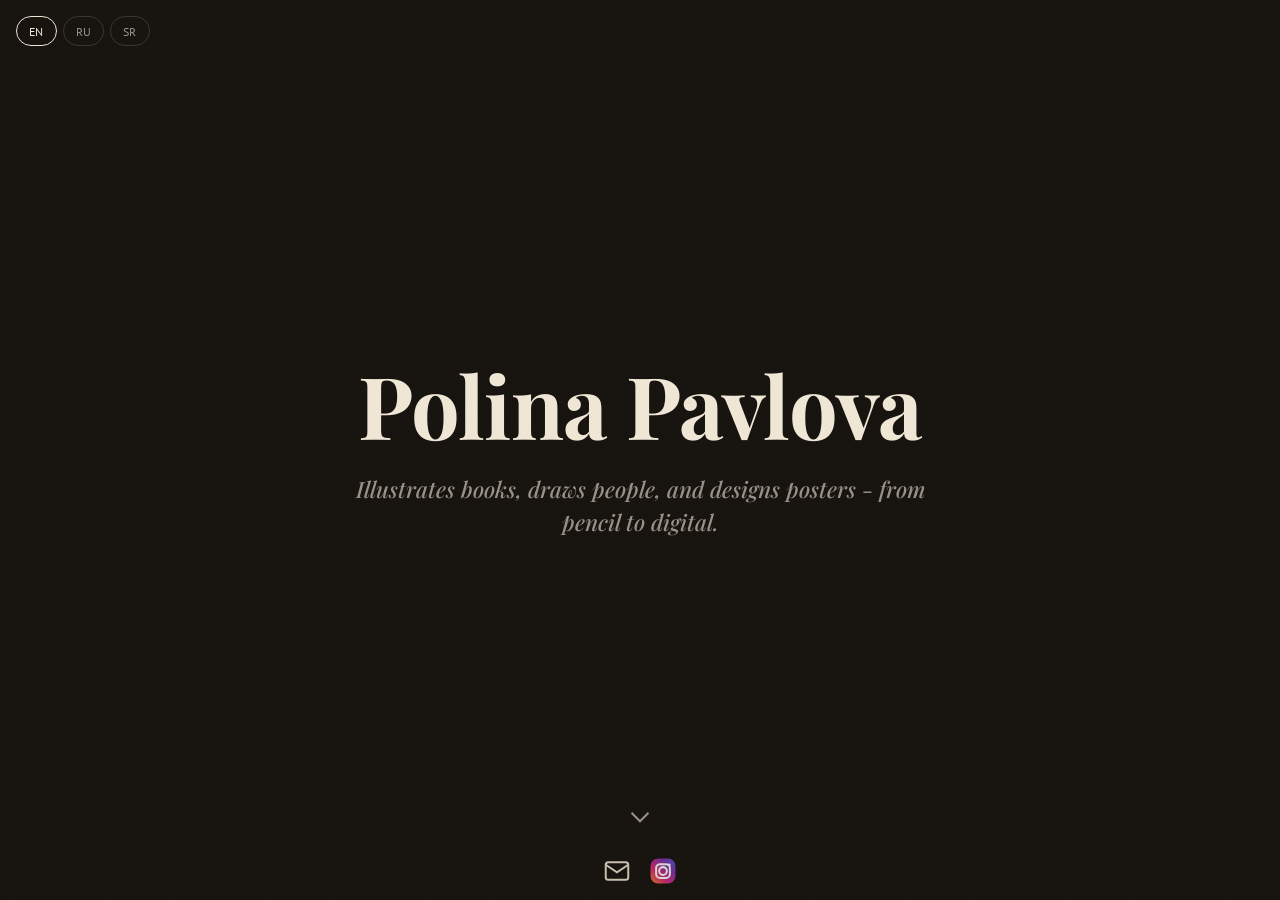
==== commit eae46402: "wip" ====
--- a/portfolio/index.html
+++ b/portfolio/index.html
@@ -3,8 +3,8 @@
 <head>
 <meta charset="UTF-8">
 <meta name="viewport" content="width=device-width, initial-scale=1.0">
-<title>Полина Павлова — иллюстрация и графический дизайн</title>
-<meta name="description" content="Полина Павлова — иллюстрация, книжные обложки, графический дизайн. Диджитал, акварель, карандаш.">
+<title>Полина Павлова - иллюстрация и графический дизайн</title>
+<meta name="description" content="Полина Павлова - иллюстрация, книжные обложки, графический дизайн. Диджитал, акварель, карандаш.">
 
 <link rel="preconnect" href="https://fonts.googleapis.com">
 <link rel="preconnect" href="https://fonts.gstatic.com" crossorigin>
@@ -52,7 +52,7 @@
   <!-- STATE 1: hero -->
   <section class="hero-view" id="heroView">
     <h1 class="hero-name" data-i18n="heroName">Polina Pavlova</h1>
-    <p class="hero-line" data-i18n="heroLine">Illustrates books, draws people, and designs posters — from pencil to digital.</p>
+    <p class="hero-line" data-i18n="heroLine">Illustrates books, draws people, and designs posters - from pencil to digital.</p>
     <button class="scroll-cue" id="scrollCue" aria-label="Листать"><span class="chevron"></span></button>
   </section>
 
@@ -60,7 +60,7 @@
   <section class="carousel-view" id="carouselView">
     <header class="compact-bar">
       <p class="name" data-i18n="heroName">Polina Pavlova</p>
-      <p class="line" data-i18n="heroLine">Illustrates books, draws people, and designs posters — from pencil to digital.</p>
+      <p class="line" data-i18n="heroLine">Illustrates books, draws people, and designs posters - from pencil to digital.</p>
     </header>
 
     <div class="carousel-stage" id="carouselStage">
--- a/portfolio/styles.css
+++ b/portfolio/styles.css
@@ -57,9 +57,9 @@
   border: 1px solid var(--line);
   color: var(--muted);
   font-family: var(--font-ui);
-  font-size: .7rem;
+  font-size: .78rem;
   letter-spacing: .02em;
-  padding: 4px 9px;
+  padding: 6px 12px;
   border-radius: 20px;
   cursor: pointer;
   transition: color .2s ease, border-color .2s ease;
@@ -67,12 +67,12 @@
 .lang-btn.is-active{ color: var(--ink); border-color: var(--ink); }
 
 /* ============================================
-   SOCIAL — email + Instagram, always on screen
+   SOCIAL - email + Instagram, always on screen
    ============================================ */
 .social-bar{
   position: fixed;
   left: 50%;
-  bottom: 14px;
+  bottom: calc(14px + env(safe-area-inset-bottom, 0px));
   transform: translateX(-50%);
   z-index: 35;
   display: flex;
@@ -92,7 +92,7 @@
 .social-bar svg{ width: 100%; height: 100%; display: block; }
 
 /* ============================================
-   STAGE — two states, one screen.
+   STAGE - two states, one screen.
    ============================================ */
 .stage{
   position: relative;
@@ -189,7 +189,7 @@
 
 /* pushed down clear of the language switch, given real weight */
 .compact-bar{
-  padding: 92px 56px 14px;
+  padding: 86px 56px 14px;
   text-align: center;
 }
 .compact-bar .name{
@@ -207,7 +207,7 @@
 }
 
 /* ---- the carousel: discrete, indexed, circular.
-   Every item is absolutely positioned by script.js —
+   Every item is absolutely positioned by script.js -
    x offset (in vw) and scale come from a chain layout
    that guarantees a real gap between neighbours,
    whatever their width. ---- */
@@ -220,14 +220,14 @@
 .carousel-track{
   position: absolute;
   inset: 0;
-  touch-action: pan-y;
+  touch-action: none;
 }
 .carousel-track.is-dragging .carousel-item{ transition: none; }
 
 .carousel-item{
   position: absolute;
   left: 50%;
-  top: 46%;
+  top: var(--anchor-y, 42%);
   transform-origin: center;
   cursor: pointer;
   transition: transform .5s cubic-bezier(.22,.8,.25,1),
@@ -264,7 +264,7 @@
   color: var(--ink);
   text-align: center;
   white-space: normal;
-  max-width: 78vw;
+  max-width: 86vw;
   text-wrap: balance;
   opacity: 0;
   transition: opacity .5s ease;
@@ -280,7 +280,7 @@
 }
 
 /* ============================================
-   LIGHTBOX — full-size view, animated open/close
+   LIGHTBOX - full-size view, animated open/close
    ============================================ */
 .lightbox{
   position: fixed; inset: 0; z-index: 50;
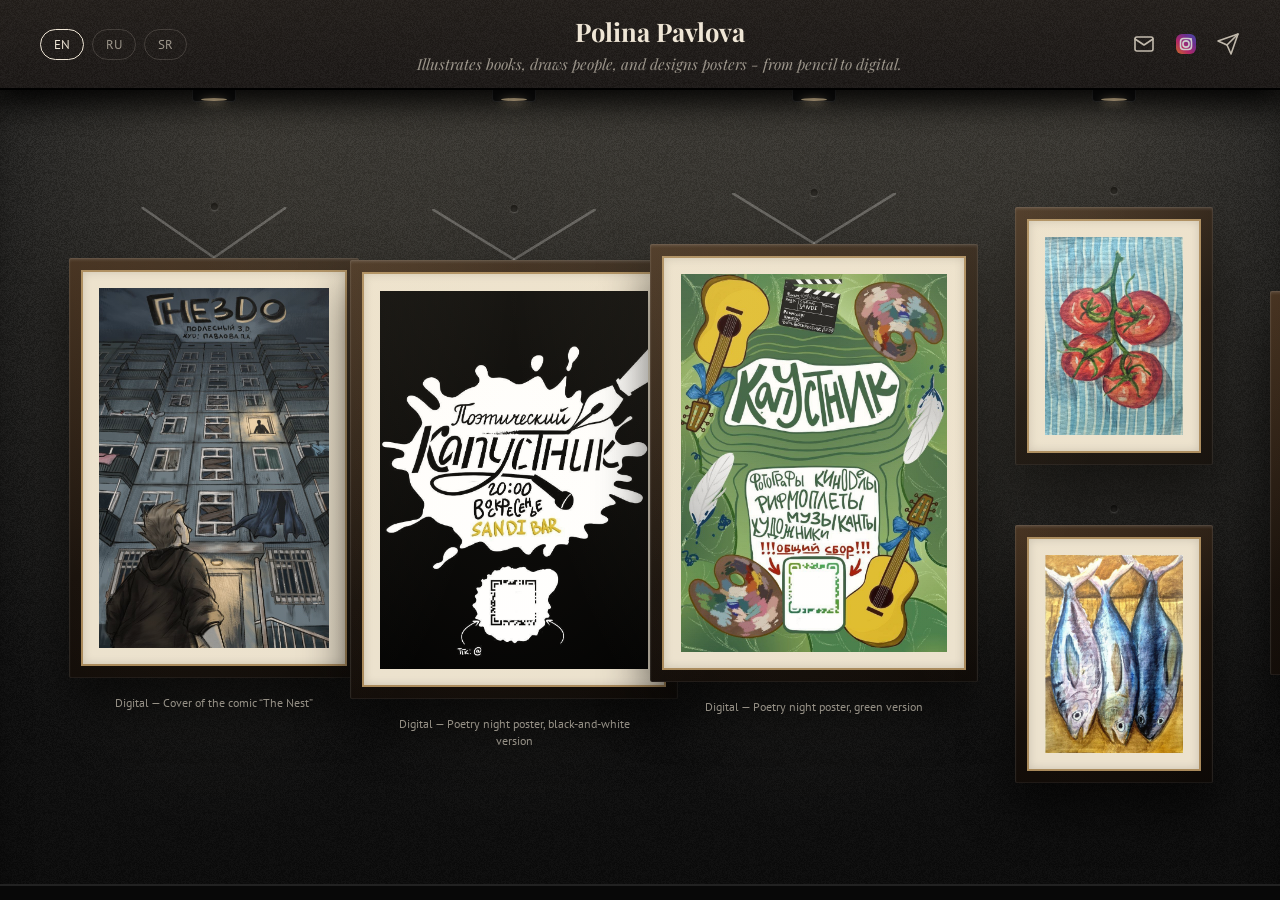
==== commit 4baee81d: "wip" ====
--- a/portfolio/index.html
+++ b/portfolio/index.html
@@ -3,137 +3,15 @@
 <head>
 <meta charset="UTF-8">
 <meta name="viewport" content="width=device-width, initial-scale=1.0">
-<title>Полина Павлова - иллюстрация и графический дизайн</title>
-<meta name="description" content="Полина Павлова - иллюстрация, книжные обложки, графический дизайн. Диджитал, акварель, карандаш.">
-
-<link rel="preconnect" href="https://fonts.googleapis.com">
-<link rel="preconnect" href="https://fonts.gstatic.com" crossorigin>
-<link href="https://fonts.googleapis.com/css2?family=Playfair+Display:ital,wght@0,500;0,700;1,500;1,600&family=PT+Sans:wght@400;700&display=swap" rel="stylesheet">
-
-<link rel="stylesheet" href="styles.css">
+<title>Полина Павлова — иллюстрация и графический дизайн</title>
+<style>html,body{margin:0;height:100%;background:#17130f;}</style>
 </head>
 <body>
-
-<div class="grain" aria-hidden="true"></div>
-
-<div class="lang-switch">
-  <button class="lang-btn" data-lang="en">EN</button>
-  <button class="lang-btn" data-lang="ru">RU</button>
-  <button class="lang-btn" data-lang="sr">SR</button>
-</div>
-
-<div class="social-bar">
-  <a href="mailto:polina.pavlova.contact@gmail.com" aria-label="Email" title="polina.pavlova.contact@gmail.com">
-    <svg viewBox="0 0 24 24" fill="none" stroke="currentColor" stroke-width="1.6">
-      <rect x="3" y="5" width="18" height="14" rx="2"/>
-      <path d="M3 7l9 6 9-6"/>
-    </svg>
-  </a>
-  <a href="https://instagram.com/polindrous" target="_blank" rel="noopener noreferrer" aria-label="Instagram" title="@polindrous">
-    <svg viewBox="0 0 24 24">
-      <defs>
-        <linearGradient id="igGrad" x1="0" y1="1" x2="1" y2="0">
-          <stop offset="0%" stop-color="#f58529"/>
-          <stop offset="35%" stop-color="#dd2a7b"/>
-          <stop offset="70%" stop-color="#8134af"/>
-          <stop offset="100%" stop-color="#515bd4"/>
-        </linearGradient>
-      </defs>
-      <rect x="2" y="2" width="20" height="20" rx="6" fill="url(#igGrad)"/>
-      <rect x="6.5" y="6.5" width="11" height="11" rx="3.2" fill="none" stroke="#fff" stroke-width="1.6"/>
-      <circle cx="12" cy="12" r="3.1" fill="none" stroke="#fff" stroke-width="1.6"/>
-      <circle cx="17" cy="7" r="1.1" fill="#fff"/>
-    </svg>
-  </a>
-</div>
-
-<div class="stage" id="stage">
-
-  <!-- STATE 1: hero -->
-  <section class="hero-view" id="heroView">
-    <h1 class="hero-name" data-i18n="heroName">Polina Pavlova</h1>
-    <p class="hero-line" data-i18n="heroLine">Illustrates books, draws people, and designs posters - from pencil to digital.</p>
-    <button class="scroll-cue" id="scrollCue" aria-label="Листать"><span class="chevron"></span></button>
-  </section>
-
-  <!-- STATE 2: carousel -->
-  <section class="carousel-view" id="carouselView">
-    <header class="compact-bar">
-      <p class="name" data-i18n="heroName">Polina Pavlova</p>
-      <p class="line" data-i18n="heroLine">Illustrates books, draws people, and designs posters - from pencil to digital.</p>
-    </header>
-
-    <div class="carousel-stage" id="carouselStage">
-      <div class="carousel-track" id="track">
-
-        <div class="carousel-item" data-orientation="portrait" data-chapter-key="digitalTitle" data-alt-key="gnezdo">
-          <img src="images/digital-01-gnezdo-cover.jpg" width="895" height="1400" alt="Обложка комикса «Гнездо»" data-i18n-alt="gnezdo" loading="lazy">
-        </div>
-        <div class="carousel-item" data-orientation="portrait" data-chapter-key="digitalTitle" data-alt-key="kapustnikBw">
-          <img src="images/digital-02-kapustnik-bw.jpg" width="905" height="1280" alt="Афиша поэтического капустника, чёрно-белая версия" data-i18n-alt="kapustnikBw" loading="lazy">
-        </div>
-        <div class="carousel-item" data-orientation="portrait" data-chapter-key="digitalTitle" data-alt-key="kapustnikGreen">
-          <img src="images/digital-03-poster-green.jpg" width="904" height="1280" alt="Афиша поэтического капустника, зелёная версия" data-i18n-alt="kapustnikGreen" loading="lazy">
-        </div>
-
-        <div class="carousel-item" data-orientation="portrait" data-chapter-key="watercolorTitle" data-alt-key="tomatoes">
-          <img src="images/watercolor-01-tomatoes.jpg" width="891" height="1280" alt="Акварельный этюд, помидоры" data-i18n-alt="tomatoes" loading="lazy">
-        </div>
-        <div class="carousel-item" data-orientation="portrait" data-chapter-key="watercolorTitle" data-alt-key="fish">
-          <img src="images/watercolor-02-fish.jpg" width="862" height="1240" alt="Акварельный этюд, рыбы" data-i18n-alt="fish" loading="lazy">
-        </div>
-        <div class="carousel-item" data-orientation="portrait" data-chapter-key="watercolorTitle" data-alt-key="watercolorStillLife">
-          <img src="images/watercolor-03-still-life.jpg" width="901" height="1280" alt="Акварельный натюрморт" data-i18n-alt="watercolorStillLife" loading="lazy">
-        </div>
-        <div class="carousel-item" data-orientation="portrait" data-chapter-key="watercolorTitle" data-alt-key="exitPoster">
-          <img src="images/watercolor-04-exit-poster.jpg" width="639" height="905" alt="Афиша фестиваля Exit" data-i18n-alt="exitPoster" loading="lazy">
-        </div>
-        <div class="carousel-item" data-orientation="landscape" data-chapter-key="watercolorTitle" data-alt-key="heartCover">
-          <img src="images/watercolor-05-heart-cover.jpg" width="875" height="616" alt="Обложка книги «Собачье сердце»" data-i18n-alt="heartCover" loading="lazy">
-        </div>
-        <div class="carousel-item" data-orientation="landscape" data-chapter-key="watercolorTitle" data-alt-key="metamorphosisCover">
-          <img src="images/watercolor-06-metamorphosis-cover.jpg" width="870" height="597" alt="Обложка книги «Превращение»" data-i18n-alt="metamorphosisCover" loading="lazy">
-        </div>
-        <div class="carousel-item" data-orientation="landscape" data-chapter-key="watercolorTitle" data-alt-key="matildaCover">
-          <img src="images/watercolor-07-matilda-cover.jpg" width="917" height="640" alt="Обложка книги «Матильда»" data-i18n-alt="matildaCover" loading="lazy">
-        </div>
-
-        <div class="carousel-item" data-orientation="portrait" data-chapter-key="pencilTitle" data-alt-key="pencilStillLife">
-          <img src="images/pencil-01-still-life.jpg" width="837" height="1176" alt="Карандашный натюрморт" data-i18n-alt="pencilStillLife" loading="lazy">
-        </div>
-        <div class="carousel-item" data-orientation="portrait" data-chapter-key="pencilTitle" data-alt-key="torsoBack">
-          <img src="images/pencil-02-torso-back.jpg" width="839" height="1124" alt="Разрисовка мышц, вид сзади" data-i18n-alt="torsoBack" loading="lazy">
-        </div>
-        <div class="carousel-item" data-orientation="portrait" data-chapter-key="pencilTitle" data-alt-key="torsoFront">
-          <img src="images/pencil-03-torso-front.jpg" width="863" height="1209" alt="Разрисовка мышц, вид спереди" data-i18n-alt="torsoFront" loading="lazy">
-        </div>
-        <div class="carousel-item" data-orientation="portrait" data-chapter-key="pencilTitle" data-alt-key="figureStanding">
-          <img src="images/pencil-04-figure-standing.jpg" width="854" height="1248" alt="Мужская фигура, стоя" data-i18n-alt="figureStanding" loading="lazy">
-        </div>
-        <div class="carousel-item" data-orientation="portrait" data-chapter-key="pencilTitle" data-alt-key="figureSeated">
-          <img src="images/pencil-05-figure-seated.jpg" width="622" height="932" alt="Мужчина сидит на стуле" data-i18n-alt="figureSeated" loading="lazy">
-        </div>
-        <div class="carousel-item" data-orientation="portrait" data-chapter-key="pencilTitle" data-alt-key="houdon">
-          <img src="images/pencil-06-houdon.jpg" width="763" height="1076" alt="Гипсовая голова, слепок Гудона" data-i18n-alt="houdon" loading="lazy">
-        </div>
-        <div class="carousel-item" data-orientation="portrait" data-chapter-key="pencilTitle" data-alt-key="apollo">
-          <img src="images/pencil-07-apollo.jpg" width="732" height="1031" alt="Гипсовая голова Аполлона" data-i18n-alt="apollo" loading="lazy">
-        </div>
-
-      </div>
-      <p class="caption" id="caption" aria-hidden="true"></p>
-    </div>
-  </section>
-
-</div>
-
-<div class="lightbox" id="lightbox" aria-hidden="true">
-  <button class="lightbox-close" id="lightboxClose" aria-label="Закрыть">×</button>
-  <img id="lightboxImg" src="" alt="">
-  <p class="lightbox-caption" id="lightboxCaption"></p>
-</div>
-
-<script src="content.js"></script>
-<script src="script.js"></script>
+<script>
+  var target = (window.matchMedia('(min-width: 860px) and (pointer: fine)').matches)
+    ? 'desktop/index.html' : 'mobile/index.html';
+  location.replace(target);
+</script>
+<noscript><meta http-equiv="refresh" content="0; url=mobile/index.html"></noscript>
 </body>
 </html>
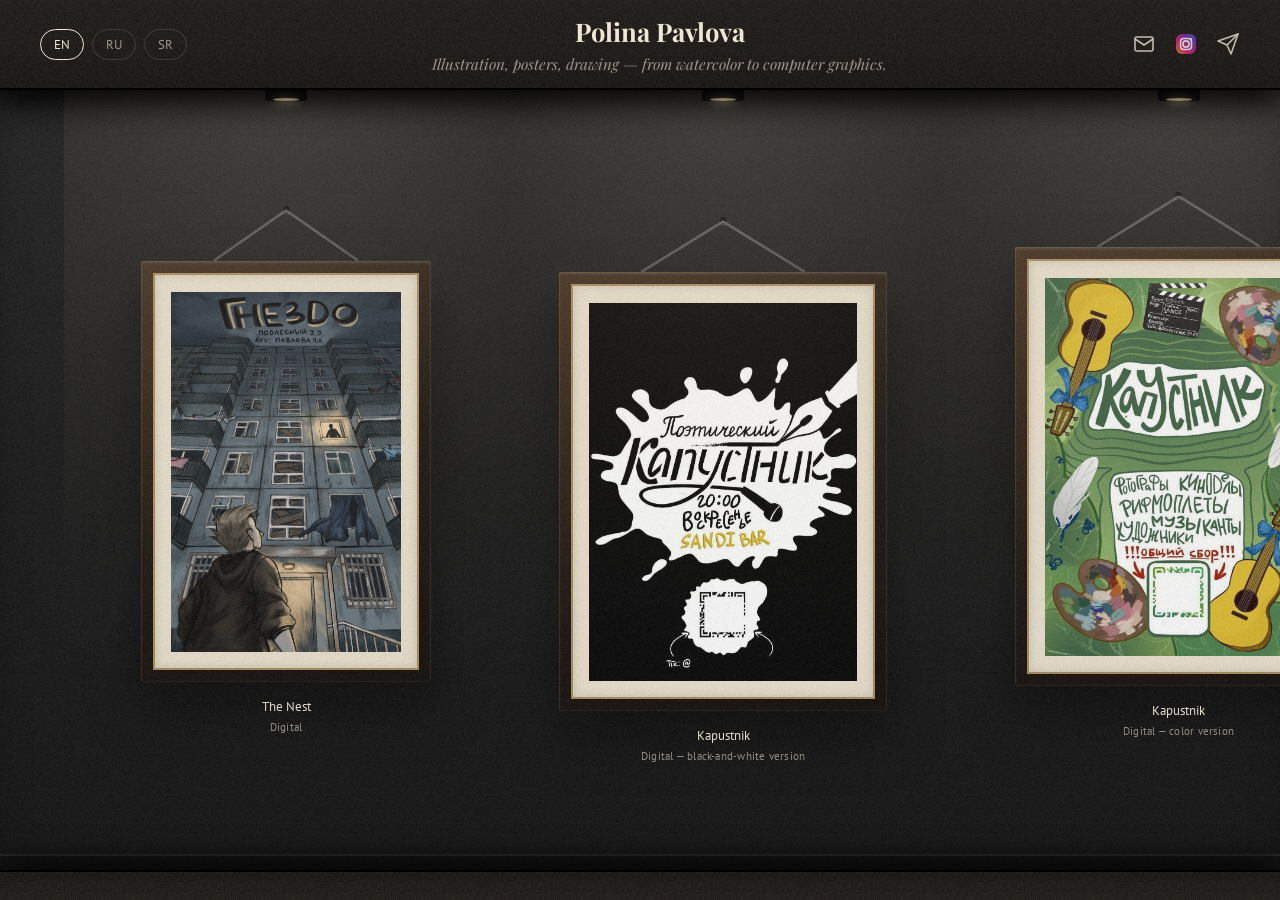
==== commit 6fcb1217: "wip" ====
--- a/portfolio/index.html
+++ b/portfolio/index.html
@@ -3,7 +3,7 @@
 <head>
 <meta charset="UTF-8">
 <meta name="viewport" content="width=device-width, initial-scale=1.0">
-<title>Полина Павлова — иллюстрация и графический дизайн</title>
+<title>Полина Павлова - иллюстрация и графический дизайн</title>
 <style>html,body{margin:0;height:100%;background:#17130f;}</style>
 </head>
 <body>
